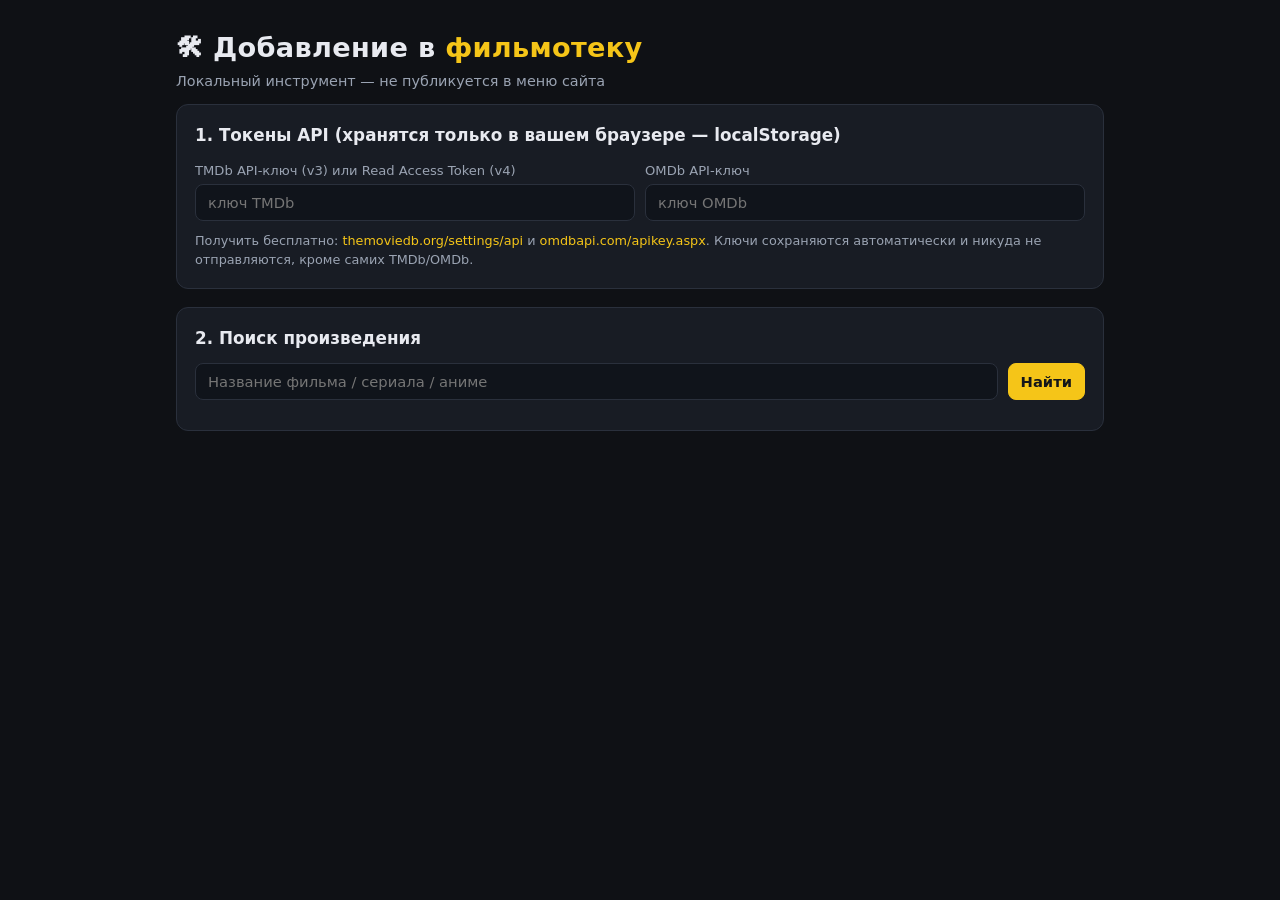
==== admin.html @ 92cda382 "Сайт «Моя фильмотека» для GitHub Pages: публичная часть + admin-инструмент Co-Authored-By: Claude Fa" ====
<!DOCTYPE html>
<html lang="ru">
<head>
  <meta charset="UTF-8">
  <meta name="viewport" content="width=device-width, initial-scale=1.0">
  <title>Добавление — Моя фильмотека</title>
  <link rel="stylesheet" href="css/style.css">
  <style>
    /* Стили только для admin-инструмента */
    .admin-section {
      background: var(--bg-card);
      border: 1px solid var(--border);
      border-radius: var(--radius);
      padding: 18px;
      margin-bottom: 18px;
    }
    .admin-section h2 { font-size: 1.05rem; margin-bottom: 12px; }
    .admin-row { display: flex; flex-wrap: wrap; gap: 10px; margin-bottom: 10px; }
    .admin-row label {
      display: flex; flex-direction: column; gap: 4px;
      font-size: 0.82rem; color: var(--text-dim); flex: 1; min-width: 160px;
    }
    input, select, textarea, button.btn {
      background: #10141b;
      border: 1px solid var(--border);
      border-radius: 8px;
      color: var(--text);
      padding: 9px 12px;
      font-size: 0.92rem;
      font-family: inherit;
    }
    input:focus, select:focus, textarea:focus { outline: 1px solid var(--accent); }
    button.btn {
      background: var(--accent); color: #14161a; font-weight: 700;
      cursor: pointer; border-color: var(--accent);
    }
    button.btn.secondary { background: transparent; color: var(--text); border-color: var(--border); }
    button.btn:hover { filter: brightness(1.1); }
    .search-results { display: flex; flex-direction: column; gap: 8px; margin-top: 12px; }
    .search-result {
      display: flex; gap: 12px; align-items: center;
      background: #10141b; border: 1px solid var(--border);
      border-radius: 8px; padding: 8px 12px; cursor: pointer;
    }
    .search-result:hover { border-color: var(--accent); }
    .search-result img { width: 40px; height: 60px; object-fit: cover; border-radius: 4px; background: #23293a; }
    .hint { color: var(--text-dim); font-size: 0.8rem; margin-top: 6px; }
    #json-output {
      width: 100%; min-height: 220px; font-family: Consolas, monospace;
      font-size: 0.82rem; white-space: pre; margin-top: 10px;
    }
    .status-msg { font-size: 0.85rem; margin-top: 8px; color: var(--accent-my); }
    .status-msg.error { color: #f87171; }
    #preview .card { cursor: default; }
  </style>
</head>
<body>
  <div class="container">
    <header class="site-header">
      <div class="site-title">🛠 Добавление в <span>фильмотеку</span></div>
      <div class="site-subtitle">Локальный инструмент — не публикуется в меню сайта</div>
    </header>

    <div class="admin-section">
      <h2>1. Токены API (хранятся только в вашем браузере — localStorage)</h2>
      <div class="admin-row">
        <label>TMDb API-ключ (v3) или Read Access Token (v4)
          <input id="tmdb-token" type="password" placeholder="ключ TMDb">
        </label>
        <label>OMDb API-ключ
          <input id="omdb-token" type="password" placeholder="ключ OMDb">
        </label>
      </div>
      <div class="hint">
        Получить бесплатно: <a href="https://www.themoviedb.org/settings/api" target="_blank" style="color:var(--accent)">themoviedb.org/settings/api</a> и
        <a href="https://www.omdbapi.com/apikey.aspx" target="_blank" style="color:var(--accent)">omdbapi.com/apikey.aspx</a>.
        Ключи сохраняются автоматически и никуда не отправляются, кроме самих TMDb/OMDb.
      </div>
    </div>

    <div class="admin-section">
      <h2>2. Поиск произведения</h2>
      <div class="admin-row">
        <input id="search-input" type="text" placeholder="Название фильма / сериала / аниме" style="flex:3">
        <button class="btn" id="search-btn">Найти</button>
      </div>
      <div id="search-status" class="status-msg" hidden></div>
      <div class="search-results" id="search-results"></div>
    </div>

    <div class="admin-section" id="edit-section" hidden>
      <h2>3. Предпросмотр и мои данные</h2>
      <div id="preview" class="cards" style="margin-bottom:14px"></div>
      <div class="admin-row">
        <label>Моя оценка (0–10)
          <input id="my-rating" type="number" min="0" max="10" step="0.5" placeholder="8.5">
        </label>
        <label>Статус
          <select id="my-status">
            <option value="watched">Просмотрено</option>
            <option value="watching">Сейчас смотрю</option>
          </select>
        </label>
        <label>Тип
          <select id="my-type">
            <option value="film">Фильм</option>
            <option value="series">Сериал</option>
            <option value="anime">Аниме</option>
          </select>
        </label>
      </div>
      <div class="admin-row">
        <label style="flex:1 1 100%">Мой комментарий
          <textarea id="my-comment" rows="2" placeholder="Пара слов о впечатлениях"></textarea>
        </label>
      </div>
      <div class="admin-row">
        <button class="btn" id="copy-json-btn">Скопировать JSON-запись</button>
        <button class="btn secondary" id="download-btn">Скачать обновлённый data.json</button>
      </div>
      <div id="result-status" class="status-msg" hidden></div>
      <textarea id="json-output" readonly hidden></textarea>
    </div>
  </div>

  <script src="js/admin.js"></script>
</body>
</html>
---- css/style.css ----
/* ===== Тёмная тема «Моя фильмотека» ===== */
:root {
  --bg: #0f1115;
  --bg-card: #181c24;
  --bg-card-hover: #1f2530;
  --border: #2a303c;
  --text: #e8eaf0;
  --text-dim: #9aa3b2;
  --accent: #f5c518;      /* цвет бейджа IMDb */
  --accent-my: #4cc38a;   /* цвет бейджа «Моя» */
  --tab-active: #e8eaf0;
  --radius: 12px;
}

* { box-sizing: border-box; margin: 0; padding: 0; }

body {
  background: var(--bg);
  color: var(--text);
  font-family: "Segoe UI", system-ui, -apple-system, sans-serif;
  line-height: 1.5;
  min-height: 100vh;
}

a { color: inherit; text-decoration: none; }

.container {
  max-width: 960px;
  margin: 0 auto;
  padding: 0 16px 64px;
}

/* ===== Шапка ===== */
header.site-header {
  padding: 28px 0 12px;
}
.site-title {
  font-size: 1.7rem;
  font-weight: 700;
  letter-spacing: 0.3px;
}
.site-title span { color: var(--accent); }
.site-subtitle {
  color: var(--text-dim);
  font-size: 0.9rem;
  margin-top: 2px;
}

/* ===== Вкладки ===== */
nav.tabs {
  display: flex;
  gap: 6px;
  margin: 20px 0 14px;
  border-bottom: 1px solid var(--border);
}
.tab-btn {
  background: none;
  border: none;
  color: var(--text-dim);
  font-size: 1rem;
  font-weight: 600;
  padding: 10px 16px;
  cursor: pointer;
  border-bottom: 2px solid transparent;
  transition: color 0.15s;
}
.tab-btn:hover { color: var(--text); }
.tab-btn.active {
  color: var(--tab-active);
  border-bottom-color: var(--accent);
}

/* ===== Фильтры ===== */
.filters {
  display: flex;
  flex-wrap: wrap;
  gap: 8px;
  margin-bottom: 8px;
}
.filter-btn, .type-btn {
  background: var(--bg-card);
  border: 1px solid var(--border);
  color: var(--text-dim);
  border-radius: 20px;
  padding: 6px 14px;
  font-size: 0.85rem;
  cursor: pointer;
  transition: all 0.15s;
}
.filter-btn:hover, .type-btn:hover { color: var(--text); border-color: var(--text-dim); }
.filter-btn.active {
  background: var(--accent);
  border-color: var(--accent);
  color: #14161a;
  font-weight: 600;
}
.type-btn.active {
  background: var(--accent-my);
  border-color: var(--accent-my);
  color: #0d1a13;
  font-weight: 600;
}
.type-filters { margin-bottom: 18px; }

/* ===== Карточки-строки ===== */
.cards { display: flex; flex-direction: column; gap: 14px; }

.card {
  display: flex;
  gap: 16px;
  background: var(--bg-card);
  border: 1px solid var(--border);
  border-radius: var(--radius);
  padding: 14px;
  cursor: pointer;
  transition: background 0.15s, border-color 0.15s, transform 0.1s;
}
.card:hover {
  background: var(--bg-card-hover);
  border-color: #3a4250;
  transform: translateY(-1px);
}
.card-poster {
  width: 92px;
  min-width: 92px;
  height: 138px;
  border-radius: 8px;
  object-fit: cover;
  background: #23293a;
}
.card-body { display: flex; flex-direction: column; gap: 6px; min-width: 0; }
.card-title-row {
  display: flex;
  flex-wrap: wrap;
  align-items: center;
  gap: 10px;
}
.card-title { font-size: 1.1rem; font-weight: 700; }
.card-original { color: var(--text-dim); font-size: 0.85rem; }
.card-meta { color: var(--text-dim); font-size: 0.82rem; }

.badge {
  display: inline-block;
  border-radius: 6px;
  padding: 2px 8px;
  font-size: 0.78rem;
  font-weight: 700;
  white-space: nowrap;
}
.badge-imdb { background: var(--accent); color: #14161a; }
.badge-my { background: var(--accent-my); color: #0d1a13; }
.badge-watching { background: #3b82f6; color: #fff; font-weight: 600; }

.card-desc {
  color: var(--text-dim);
  font-size: 0.88rem;
  display: -webkit-box;
  -webkit-line-clamp: 3;
  -webkit-box-orient: vertical;
  overflow: hidden;
}
.card-comment {
  font-size: 0.85rem;
  color: var(--text);
  background: rgba(245, 197, 24, 0.07);
  border-left: 3px solid var(--accent);
  border-radius: 0 6px 6px 0;
  padding: 5px 10px;
  margin-top: auto;
}
.card-comment::before { content: "💬 "; }

/* ===== Сетка постеров (Топ 100) ===== */
.poster-grid {
  display: grid;
  grid-template-columns: repeat(auto-fill, minmax(150px, 1fr));
  gap: 16px;
}
.grid-item {
  position: relative;
  border-radius: var(--radius);
  overflow: hidden;
  cursor: pointer;
  border: 1px solid var(--border);
  transition: transform 0.12s, border-color 0.15s;
  background: var(--bg-card);
}
.grid-item:hover { transform: scale(1.03); border-color: var(--accent); }
.grid-item img {
  width: 100%;
  aspect-ratio: 2 / 3;
  object-fit: cover;
  display: block;
  background: #23293a;
}
.grid-rank {
  position: absolute;
  top: 8px;
  left: 8px;
  background: rgba(15, 17, 21, 0.85);
  color: var(--text);
  border-radius: 6px;
  padding: 2px 8px;
  font-size: 0.8rem;
  font-weight: 700;
}
.grid-rating {
  position: absolute;
  top: 8px;
  right: 8px;
}
.grid-caption {
  padding: 8px 10px;
  font-size: 0.85rem;
  font-weight: 600;
  white-space: nowrap;
  overflow: hidden;
  text-overflow: ellipsis;
}

.empty-msg {
  color: var(--text-dim);
  text-align: center;
  padding: 48px 0;
}

/* ===== Страница произведения (film.html) ===== */
.film-page {
  display: flex;
  gap: 28px;
  margin-top: 24px;
}
.film-poster {
  width: 280px;
  min-width: 280px;
  border-radius: var(--radius);
  object-fit: cover;
  background: #23293a;
  align-self: flex-start;
}
.film-info { display: flex; flex-direction: column; gap: 14px; min-width: 0; }
.film-title { font-size: 1.9rem; font-weight: 800; line-height: 1.2; }
.film-original { color: var(--text-dim); font-size: 1rem; }
.film-badges { display: flex; flex-wrap: wrap; gap: 10px; }
.film-badges .badge { font-size: 0.95rem; padding: 5px 12px; }
.film-desc { font-size: 1rem; color: var(--text); }
.film-comment {
  background: rgba(245, 197, 24, 0.07);
  border-left: 3px solid var(--accent);
  border-radius: 0 8px 8px 0;
  padding: 12px 16px;
  font-size: 0.95rem;
}
.film-comment b { color: var(--accent); }
.film-links a {
  color: var(--accent);
  font-size: 0.9rem;
  border-bottom: 1px dashed var(--accent);
}
.back-link {
  display: inline-block;
  margin-top: 20px;
  color: var(--text-dim);
  font-size: 0.9rem;
}
.back-link:hover { color: var(--text); }

/* ===== Адаптив ===== */
@media (max-width: 640px) {
  .card { flex-direction: row; }
  .card-poster { width: 76px; min-width: 76px; height: 114px; }
  .card-desc { -webkit-line-clamp: 2; }
  .film-page { flex-direction: column; }
  .film-poster { width: 100%; min-width: 0; max-width: 320px; margin: 0 auto; }
  .site-title { font-size: 1.4rem; }
  .tab-btn { padding: 10px 10px; font-size: 0.92rem; }
}
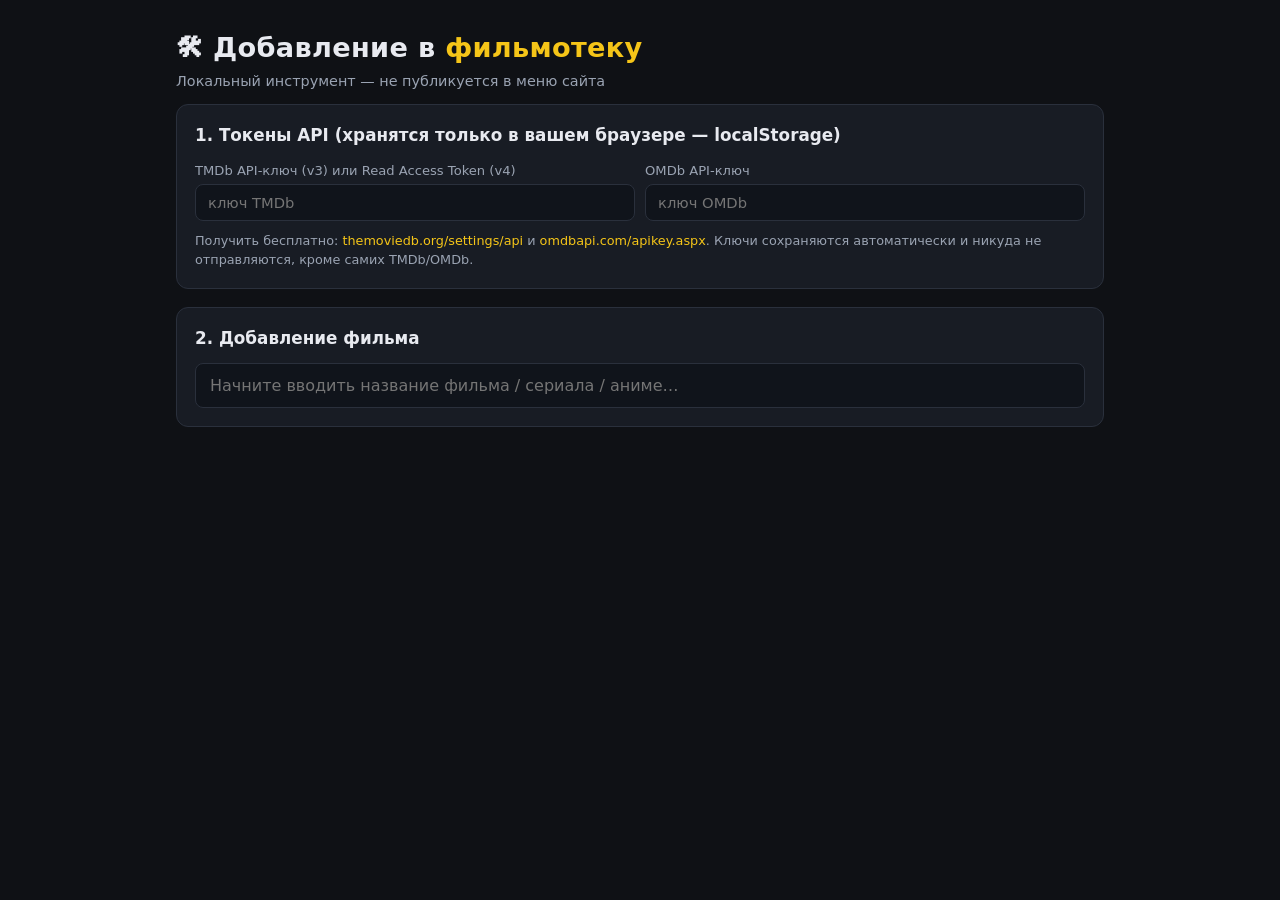
==== commit ed4b0519: "Фильмы открываются в той же вкладке; переработана админка: живой поиск списком, карточка выбранного " ====
--- a/admin.html
+++ b/admin.html
@@ -18,7 +18,7 @@
     .admin-row { display: flex; flex-wrap: wrap; gap: 10px; margin-bottom: 10px; }
     .admin-row label {
       display: flex; flex-direction: column; gap: 4px;
-      font-size: 0.82rem; color: var(--text-dim); flex: 1; min-width: 160px;
+      font-size: 0.82rem; color: var(--text-dim); flex: 1; min-width: 140px;
     }
     input, select, textarea, button.btn {
       background: #10141b;
@@ -36,22 +36,56 @@
     }
     button.btn.secondary { background: transparent; color: var(--text); border-color: var(--border); }
     button.btn:hover { filter: brightness(1.1); }
-    .search-results { display: flex; flex-direction: column; gap: 8px; margin-top: 12px; }
+    .hint { color: var(--text-dim); font-size: 0.8rem; margin-top: 6px; }
+
+    /* Живой поиск: выпадающий список */
+    .search-box { position: relative; }
+    .search-box input { width: 100%; font-size: 1rem; padding: 12px 14px; }
+    .search-dropdown {
+      position: absolute; left: 0; right: 0; top: calc(100% + 6px); z-index: 10;
+      background: #10141b; border: 1px solid var(--border); border-radius: 10px;
+      max-height: 420px; overflow-y: auto;
+      box-shadow: 0 10px 30px rgba(0,0,0,0.5);
+    }
+    .search-dropdown:empty { display: none; }
     .search-result {
       display: flex; gap: 12px; align-items: center;
-      background: #10141b; border: 1px solid var(--border);
-      border-radius: 8px; padding: 8px 12px; cursor: pointer;
+      padding: 8px 12px; cursor: pointer;
+      border-bottom: 1px solid var(--border);
     }
-    .search-result:hover { border-color: var(--accent); }
-    .search-result img { width: 40px; height: 60px; object-fit: cover; border-radius: 4px; background: #23293a; }
-    .hint { color: var(--text-dim); font-size: 0.8rem; margin-top: 6px; }
+    .search-result:last-child { border-bottom: none; }
+    .search-result:hover { background: var(--bg-card-hover); }
+    .search-result img { width: 42px; height: 63px; object-fit: cover; border-radius: 4px; background: #23293a; flex-shrink: 0; }
+
+    /* Выбранный фильм: карточка + область редактирования рядом */
+    .selected-wrap { display: flex; gap: 20px; align-items: flex-start; }
+    .selected-wrap[hidden] { display: none; }
+    .selected-poster {
+      width: 200px; min-width: 200px; border-radius: 10px;
+      object-fit: cover; background: #23293a;
+    }
+    .selected-info { flex: 1 1 300px; min-width: 240px; display: flex; flex-direction: column; gap: 10px; }
+    .selected-title { font-size: 1.35rem; font-weight: 800; line-height: 1.25; }
+    .selected-meta { color: var(--text-dim); font-size: 0.88rem; }
+    .selected-desc { color: var(--text-dim); font-size: 0.9rem; }
+    .edit-panel {
+      flex: 0 1 300px; min-width: 260px;
+      background: #10141b; border: 1px solid var(--border); border-radius: 10px;
+      padding: 14px; display: flex; flex-direction: column; gap: 10px;
+    }
+    .edit-panel h3 { font-size: 0.95rem; color: var(--accent); }
+    .edit-panel label { display: flex; flex-direction: column; gap: 4px; font-size: 0.82rem; color: var(--text-dim); }
+    .status-msg { font-size: 0.85rem; margin-top: 8px; color: var(--accent-my); }
+    .status-msg.error { color: #f87171; }
     #json-output {
       width: 100%; min-height: 220px; font-family: Consolas, monospace;
       font-size: 0.82rem; white-space: pre; margin-top: 10px;
     }
-    .status-msg { font-size: 0.85rem; margin-top: 8px; color: var(--accent-my); }
-    .status-msg.error { color: #f87171; }
-    #preview .card { cursor: default; }
+    @media (max-width: 760px) {
+      .selected-wrap { flex-direction: column; }
+      .selected-poster { width: 160px; min-width: 160px; }
+      .edit-panel { width: 100%; flex-basis: auto; }
+    }
   </style>
 </head>
 <body>
@@ -79,46 +113,48 @@
     </div>
 
     <div class="admin-section">
-      <h2>2. Поиск произведения</h2>
-      <div class="admin-row">
-        <input id="search-input" type="text" placeholder="Название фильма / сериала / аниме" style="flex:3">
-        <button class="btn" id="search-btn">Найти</button>
+      <h2>2. Добавление фильма</h2>
+      <div class="search-box">
+        <input id="search-input" type="text" autocomplete="off"
+               placeholder="Начните вводить название фильма / сериала / аниме…">
+        <div class="search-dropdown" id="search-results"></div>
       </div>
       <div id="search-status" class="status-msg" hidden></div>
-      <div class="search-results" id="search-results"></div>
-    </div>
 
-    <div class="admin-section" id="edit-section" hidden>
-      <h2>3. Предпросмотр и мои данные</h2>
-      <div id="preview" class="cards" style="margin-bottom:14px"></div>
-      <div class="admin-row">
-        <label>Моя оценка (0–10)
-          <input id="my-rating" type="number" min="0" max="10" step="0.5" placeholder="8.5">
-        </label>
-        <label>Статус
-          <select id="my-status">
-            <option value="watched">Просмотрено</option>
-            <option value="watching">Сейчас смотрю</option>
-          </select>
-        </label>
-        <label>Тип
-          <select id="my-type">
-            <option value="film">Фильм</option>
-            <option value="series">Сериал</option>
-            <option value="anime">Аниме</option>
-          </select>
-        </label>
+      <div class="selected-wrap" id="selected" hidden style="margin-top:18px">
+        <img class="selected-poster" id="sel-poster" src="" alt="">
+        <div class="selected-info">
+          <div class="selected-title" id="sel-title"></div>
+          <div class="selected-meta" id="sel-meta"></div>
+          <div class="film-badges" id="sel-badges"></div>
+          <div class="selected-desc" id="sel-desc"></div>
+        </div>
+        <div class="edit-panel">
+          <h3>Мои данные</h3>
+          <label>Моя оценка (0–10)
+            <input id="my-rating" type="number" min="0" max="10" step="0.5" placeholder="8.5">
+          </label>
+          <label>Статус
+            <select id="my-status">
+              <option value="watched">Просмотрено</option>
+              <option value="watching">Сейчас смотрю</option>
+            </select>
+          </label>
+          <label>Тип
+            <select id="my-type">
+              <option value="film">Фильм</option>
+              <option value="series">Сериал</option>
+              <option value="anime">Аниме</option>
+            </select>
+          </label>
+          <label>Мой комментарий
+            <textarea id="my-comment" rows="3" placeholder="Пара слов о впечатлениях"></textarea>
+          </label>
+          <button class="btn" id="copy-json-btn">Скопировать JSON-запись</button>
+          <button class="btn secondary" id="download-btn">Скачать обновлённый data.json</button>
+          <div id="result-status" class="status-msg" hidden></div>
+        </div>
       </div>
-      <div class="admin-row">
-        <label style="flex:1 1 100%">Мой комментарий
-          <textarea id="my-comment" rows="2" placeholder="Пара слов о впечатлениях"></textarea>
-        </label>
-      </div>
-      <div class="admin-row">
-        <button class="btn" id="copy-json-btn">Скопировать JSON-запись</button>
-        <button class="btn secondary" id="download-btn">Скачать обновлённый data.json</button>
-      </div>
-      <div id="result-status" class="status-msg" hidden></div>
       <textarea id="json-output" readonly hidden></textarea>
     </div>
   </div>
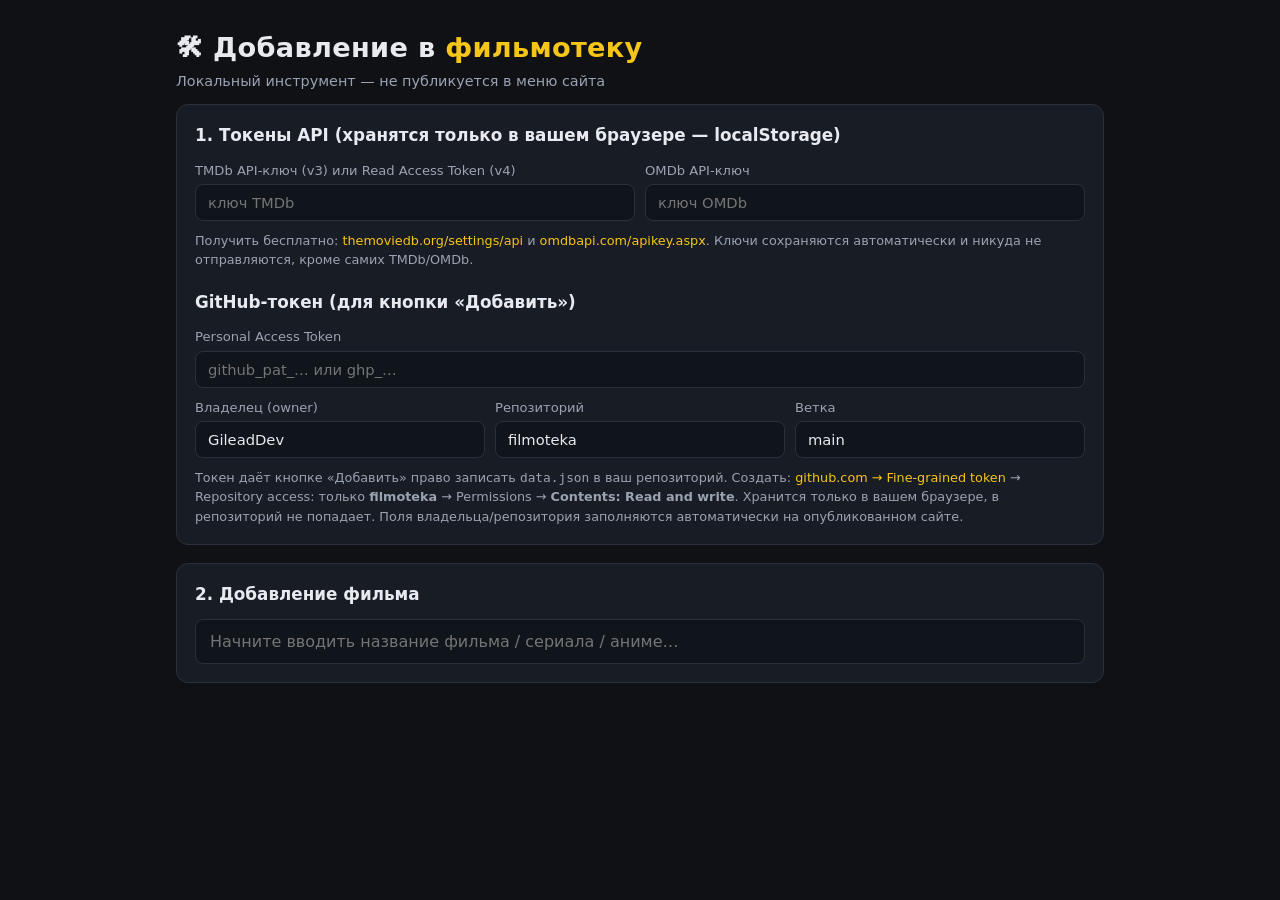
==== commit 82d97d33: "Кнопка «Добавить в фильмотеку»: запись data.json в репозиторий через GitHub API Токен и параметры ре" ====
--- a/admin.html
+++ b/admin.html
@@ -110,6 +110,30 @@
         <a href="https://www.omdbapi.com/apikey.aspx" target="_blank" style="color:var(--accent)">omdbapi.com/apikey.aspx</a>.
         Ключи сохраняются автоматически и никуда не отправляются, кроме самих TMDb/OMDb.
       </div>
+
+      <h2 style="margin-top:20px">GitHub-токен (для кнопки «Добавить»)</h2>
+      <div class="admin-row">
+        <label style="flex:2 1 100%">Personal Access Token
+          <input id="gh-token" type="password" placeholder="github_pat_… или ghp_…">
+        </label>
+      </div>
+      <div class="admin-row">
+        <label>Владелец (owner)
+          <input id="gh-owner" type="text" placeholder="GileadDev">
+        </label>
+        <label>Репозиторий
+          <input id="gh-repo" type="text" placeholder="filmoteka">
+        </label>
+        <label>Ветка
+          <input id="gh-branch" type="text" placeholder="main">
+        </label>
+      </div>
+      <div class="hint">
+        Токен даёт кнопке «Добавить» право записать <code>data.json</code> в ваш репозиторий.
+        Создать: <a href="https://github.com/settings/personal-access-tokens/new" target="_blank" style="color:var(--accent)">github.com → Fine-grained token</a> →
+        Repository access: только <b>filmoteka</b> → Permissions → <b>Contents: Read and write</b>.
+        Хранится только в вашем браузере, в репозиторий не попадает. Поля владельца/репозитория заполняются автоматически на опубликованном сайте.
+      </div>
     </div>
 
     <div class="admin-section">
@@ -150,9 +174,15 @@
           <label>Мой комментарий
             <textarea id="my-comment" rows="3" placeholder="Пара слов о впечатлениях"></textarea>
           </label>
-          <button class="btn" id="copy-json-btn">Скопировать JSON-запись</button>
-          <button class="btn secondary" id="download-btn">Скачать обновлённый data.json</button>
+          <button class="btn" id="add-btn">➕ Добавить в фильмотеку</button>
           <div id="result-status" class="status-msg" hidden></div>
+          <details style="margin-top:6px">
+            <summary style="cursor:pointer;color:var(--text-dim);font-size:0.82rem">Другие способы (вручную)</summary>
+            <div style="display:flex;flex-direction:column;gap:8px;margin-top:8px">
+              <button class="btn secondary" id="copy-json-btn">Скопировать JSON-запись</button>
+              <button class="btn secondary" id="download-btn">Скачать обновлённый data.json</button>
+            </div>
+          </details>
         </div>
       </div>
       <textarea id="json-output" readonly hidden></textarea>
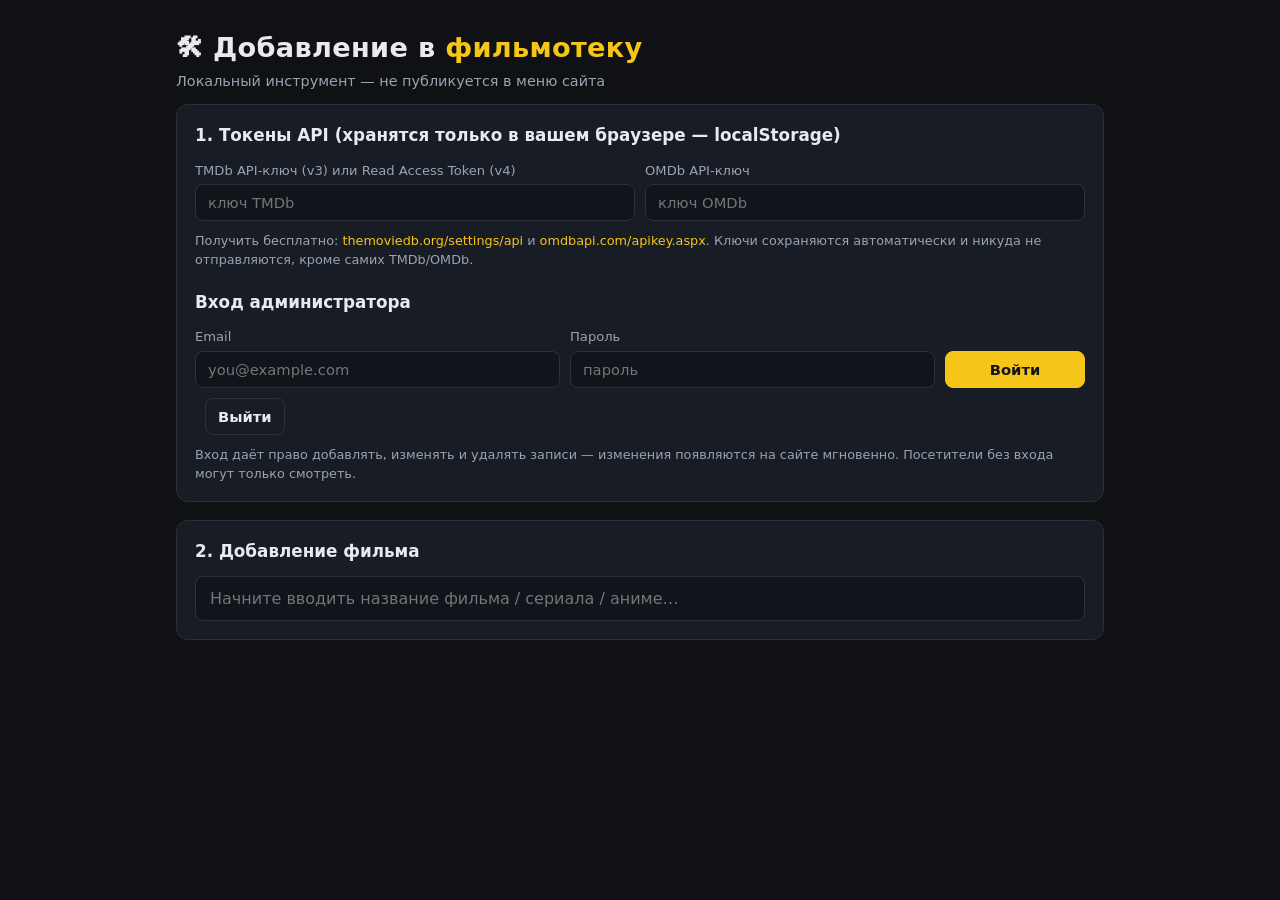
==== commit 47e7e5b2: "Миграция данных на Supabase: мгновенные добавление/обновление/удаление - js/db.js — модуль базы (кат" ====
--- a/admin.html
+++ b/admin.html
@@ -111,28 +111,27 @@
         Ключи сохраняются автоматически и никуда не отправляются, кроме самих TMDb/OMDb.
       </div>
 
-      <h2 style="margin-top:20px">GitHub-токен (для кнопки «Добавить»)</h2>
-      <div class="admin-row">
-        <label style="flex:2 1 100%">Personal Access Token
-          <input id="gh-token" type="password" placeholder="github_pat_… или ghp_…">
+      <h2 style="margin-top:20px">Вход администратора</h2>
+      <div class="admin-row" id="auth-form">
+        <label>Email
+          <input id="auth-email" type="email" autocomplete="username" placeholder="you@example.com">
+        </label>
+        <label>Пароль
+          <input id="auth-password" type="password" autocomplete="current-password" placeholder="пароль">
+        </label>
+        <label style="flex:0 0 auto;justify-content:flex-end">
+          <span>&nbsp;</span>
+          <button class="btn" id="login-btn">Войти</button>
         </label>
       </div>
-      <div class="admin-row">
-        <label>Владелец (owner)
-          <input id="gh-owner" type="text" placeholder="GileadDev">
-        </label>
-        <label>Репозиторий
-          <input id="gh-repo" type="text" placeholder="filmoteka">
-        </label>
-        <label>Ветка
-          <input id="gh-branch" type="text" placeholder="main">
-        </label>
+      <div class="admin-row" id="auth-session" hidden>
+        <span id="auth-user" style="align-self:center"></span>
+        <button class="btn secondary" id="logout-btn" style="flex:0 0 auto">Выйти</button>
       </div>
+      <div id="auth-status" class="status-msg" hidden></div>
       <div class="hint">
-        Токен даёт кнопке «Добавить» право записать <code>data.json</code> в ваш репозиторий.
-        Создать: <a href="https://github.com/settings/personal-access-tokens/new" target="_blank" style="color:var(--accent)">github.com → Fine-grained token</a> →
-        Repository access: только <b>filmoteka</b> → Permissions → <b>Contents: Read and write</b>.
-        Хранится только в вашем браузере, в репозиторий не попадает. Поля владельца/репозитория заполняются автоматически на опубликованном сайте.
+        Вход даёт право добавлять, изменять и удалять записи — изменения появляются на сайте мгновенно.
+        Посетители без входа могут только смотреть.
       </div>
     </div>
 
@@ -180,7 +179,7 @@
             <summary style="cursor:pointer;color:var(--text-dim);font-size:0.82rem">Другие способы (вручную)</summary>
             <div style="display:flex;flex-direction:column;gap:8px;margin-top:8px">
               <button class="btn secondary" id="copy-json-btn">Скопировать JSON-запись</button>
-              <button class="btn secondary" id="download-btn">Скачать обновлённый data.json</button>
+              <button class="btn secondary" id="download-btn">Скачать резервную копию (data.json)</button>
             </div>
           </details>
         </div>
@@ -189,6 +188,8 @@
     </div>
   </div>
 
+  <script src="https://cdn.jsdelivr.net/npm/@supabase/supabase-js@2"></script>
+  <script src="js/db.js"></script>
   <script src="js/admin.js"></script>
 </body>
 </html>
--- a/css/style.css
+++ b/css/style.css
@@ -265,6 +265,81 @@
 }
 .back-link:hover { color: var(--text); }
 
+/* ===== Ветка серии фильмов (film.html) ===== */
+.film-collection {
+  display: flex;
+  flex-direction: column;
+  gap: 8px;
+  background: var(--bg-card);
+  border: 1px solid var(--border);
+  border-radius: var(--radius);
+  padding: 14px 16px;
+}
+.film-collection h3 {
+  font-size: 0.92rem;
+  font-weight: 600;
+  color: var(--text-dim);
+  margin-bottom: 2px;
+}
+.col-part {
+  display: flex;
+  flex-wrap: wrap;
+  align-items: center;
+  gap: 8px;
+  font-size: 0.92rem;
+  padding: 7px 12px;
+  border-radius: 8px;
+  background: #10141b;
+  border: 1px solid var(--border);
+}
+a.col-part:hover { border-color: var(--accent); }
+.col-part.current { border-color: var(--accent); }
+.col-here { color: var(--accent); font-size: 0.8rem; }
+.col-part.missing { color: var(--text-dim); }
+.badge-missing { background: #2a303c; color: var(--text-dim); font-weight: 600; }
+
+/* ===== Панель администратора (film.html, видна только с токеном) ===== */
+.admin-panel {
+  display: flex;
+  flex-wrap: wrap;
+  align-items: center;
+  gap: 14px;
+  border: 1px dashed var(--border);
+  border-radius: var(--radius);
+  padding: 12px 16px;
+}
+.admin-check {
+  display: flex;
+  align-items: center;
+  gap: 8px;
+  font-size: 0.9rem;
+  cursor: pointer;
+  user-select: none;
+}
+.admin-check input {
+  width: 16px;
+  height: 16px;
+  accent-color: var(--accent-my);
+  cursor: pointer;
+}
+.admin-actions { display: flex; gap: 8px; }
+.btn-mini {
+  background: transparent;
+  border: 1px solid var(--border);
+  color: var(--text);
+  border-radius: 8px;
+  padding: 6px 12px;
+  font-size: 0.85rem;
+  font-family: inherit;
+  cursor: pointer;
+  transition: border-color 0.15s;
+}
+.btn-mini:hover { border-color: var(--accent); }
+.btn-mini.danger { color: #f87171; }
+.btn-mini.danger:hover { border-color: #f87171; }
+.admin-status { width: 100%; font-size: 0.85rem; color: var(--accent-my); }
+.admin-status.error { color: #f87171; }
+
 /* ===== Адаптив ===== */
 @media (max-width: 640px) {
   .card { flex-direction: row; }
